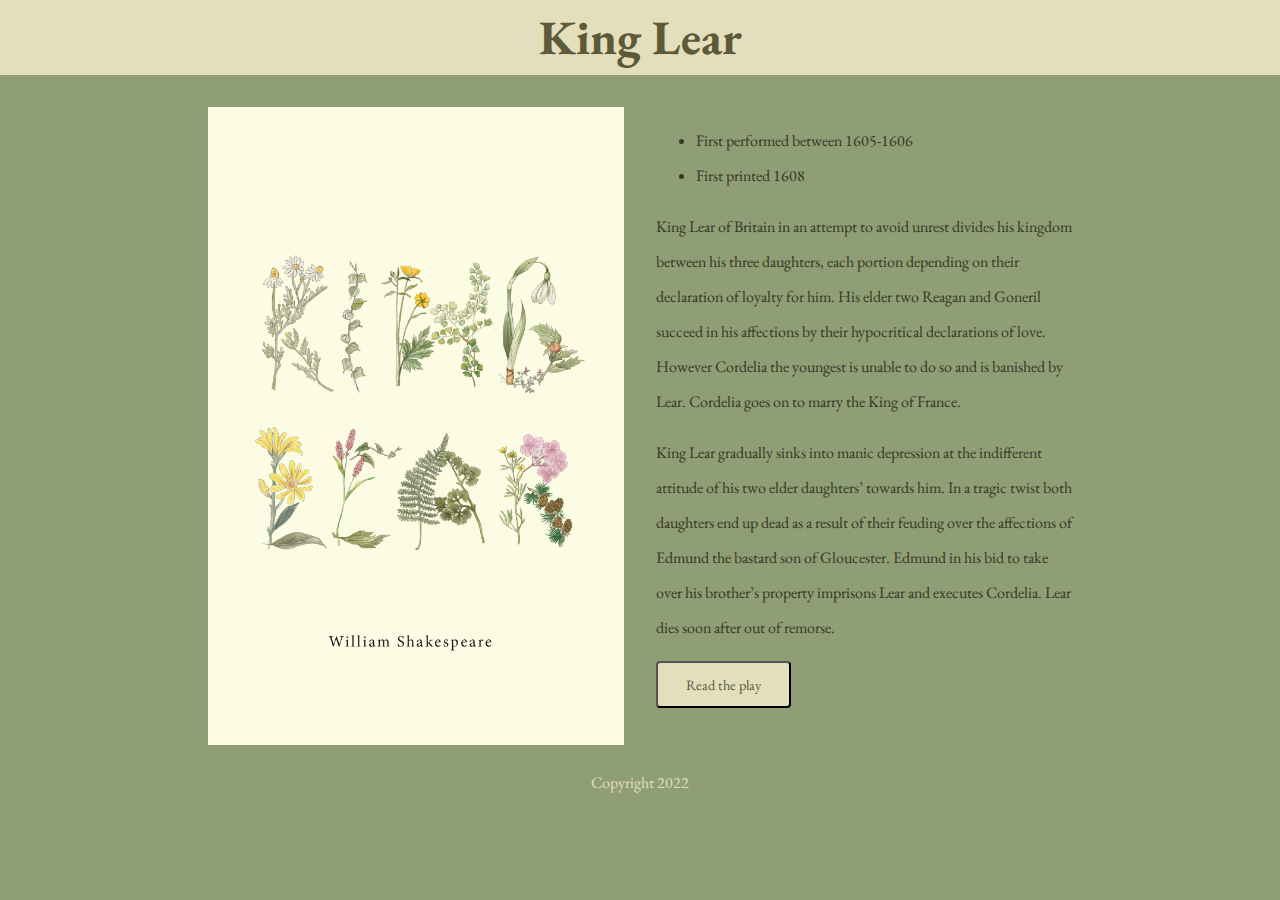
==== docs/index.html @ 579743ac "try capital changes" ====
<html>
  <head>
    <title>King Lear</title>
    <link rel="stylesheet" href="css/styles.css">
    <link rel="preconnect" href="https://fonts.googleapis.com"> 
		<link rel="preconnect" href="https://fonts.gstatic.com" crossorigin> 
		<link href="https://fonts.googleapis.com/css2?family=EB+Garamond:ital@0;1&display=swap" rel="stylesheet">
  </head>

  <body>
    <header>
      <h1>King Lear</h1>
    </header>

    <main>
      <figure>
        <a href="play/kinglear.html">
        <img
          src="images/kinglearfeb22.jpg"
          alt="An illustrated cover of the title King Lear made out of wild flowers."
        /></a>
      </figure>

      <section>
        <ul>
          <li>First performed between 1605-1606</li>
          <li>First printed 1608</li>
        </ul>

        <p>
          King Lear of Britain in an attempt to avoid unrest divides his kingdom
          between his three daughters, each portion depending on their
          declaration of loyalty for him. His elder two Reagan and Goneril
          succeed in his affections by their hypocritical declarations of love.
          However Cordelia the youngest is unable to do so and is banished by
          Lear. Cordelia goes on to marry the King of France.
        </p>
        <p>
          King Lear gradually sinks into manic depression at the indifferent
          attitude of his two elder daughters’ towards him. In a tragic twist
          both daughters end up dead as a result of their feuding over the
          affections of Edmund the bastard son of Gloucester. Edmund in his bid
          to take over his brother’s property imprisons Lear and executes
          Cordelia. Lear dies soon after out of remorse.
        </p>

        
        <p class="playlink"><a href="play/kinglear.html"><button>Read the play</button></a></p>


      </section>
    </main>

    <footer>Copyright 2022</footer>
  </body>
</html>
---- docs/css/styles.css ----
body {
  background-color: #8f9e74;
  margin: 0;
  font-family: "EB Garamond", serif;
  line-height: 35px;
  color: #383725;
}

header {
  background-color: #e3debb;
  font-size: 1.5em;
}

h1 {
  text-align: center;
  font-family: "EB Garamond", serif;
  color: #5c5a39;
  padding: 20px;
}

main {
  width: 70%;
  max-width: 900px; 
  margin: 0 auto;
  display: flex;
  flex-direction: row;
  flex-wrap: wrap; 
  justify-content: space-between;
}

figure {
  
  margin: 0;
  padding: 0 1em;
  
  flex-basis: 300px;
  flex-grow: 1;
  flex-shrink: 1;
}

section {
  padding: 0 1em;
  flex-basis: 300px;
  flex-grow: 1;
  flex-shrink: 1;
  
}

img {
  width: 100%;
  margin: 0 auto;
}

footer {
  text-align: center;
  margin-top: 20px;
  color: #e3debb;
}

button {
  border-radius: 4px;
  padding: 12px 28px;
  background-color: #e3debb;
  color: #5c5a39;
  font-size: 0.9em;
  font-family: "EB Garamond", serif;

}

button:hover {
  background-color: #5c5a39;
  color: #e3debb;
  box-shadow: 0 12px 16px 0 rgba(0,0,0,0.24), 0 17px 50px 0 rgba(0,0,0,0.19);;
}



@media screen and (max-width: 500px) {
  main {
    width: 100%;
    
  }

  
}
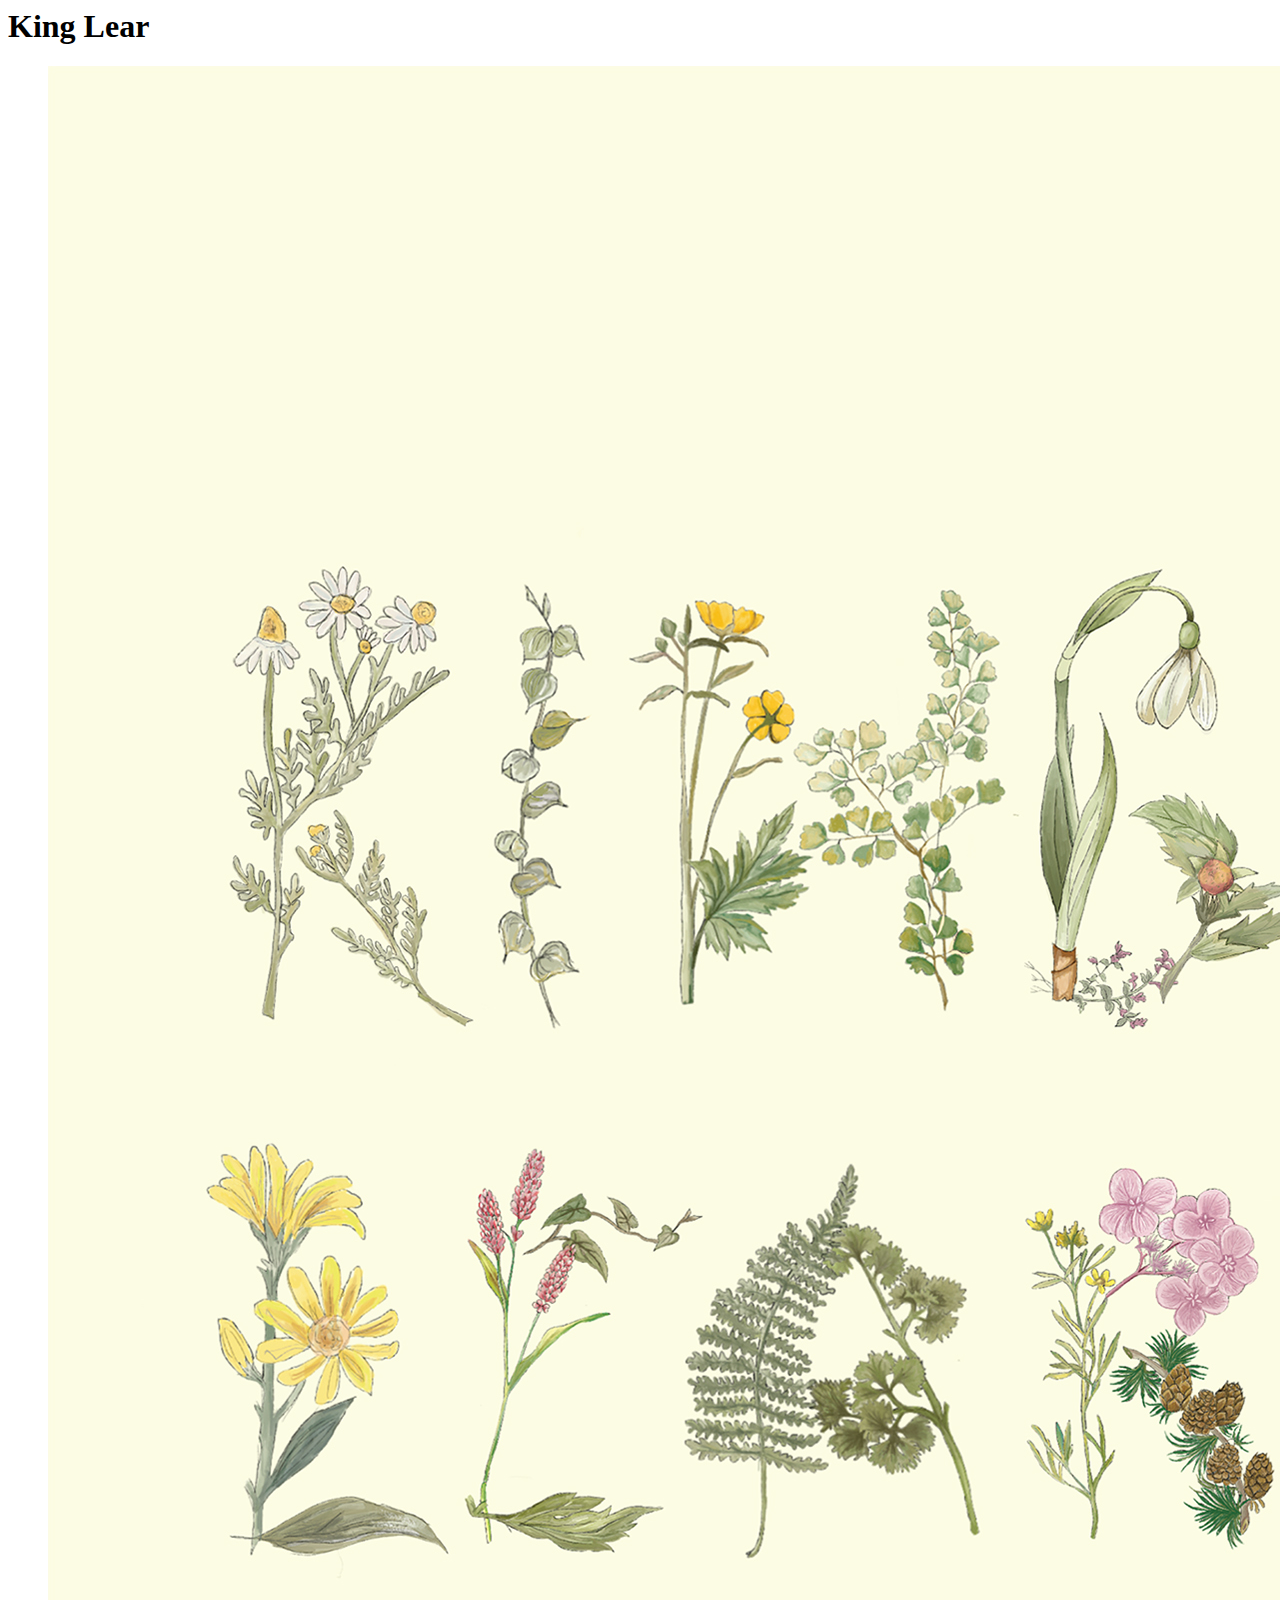
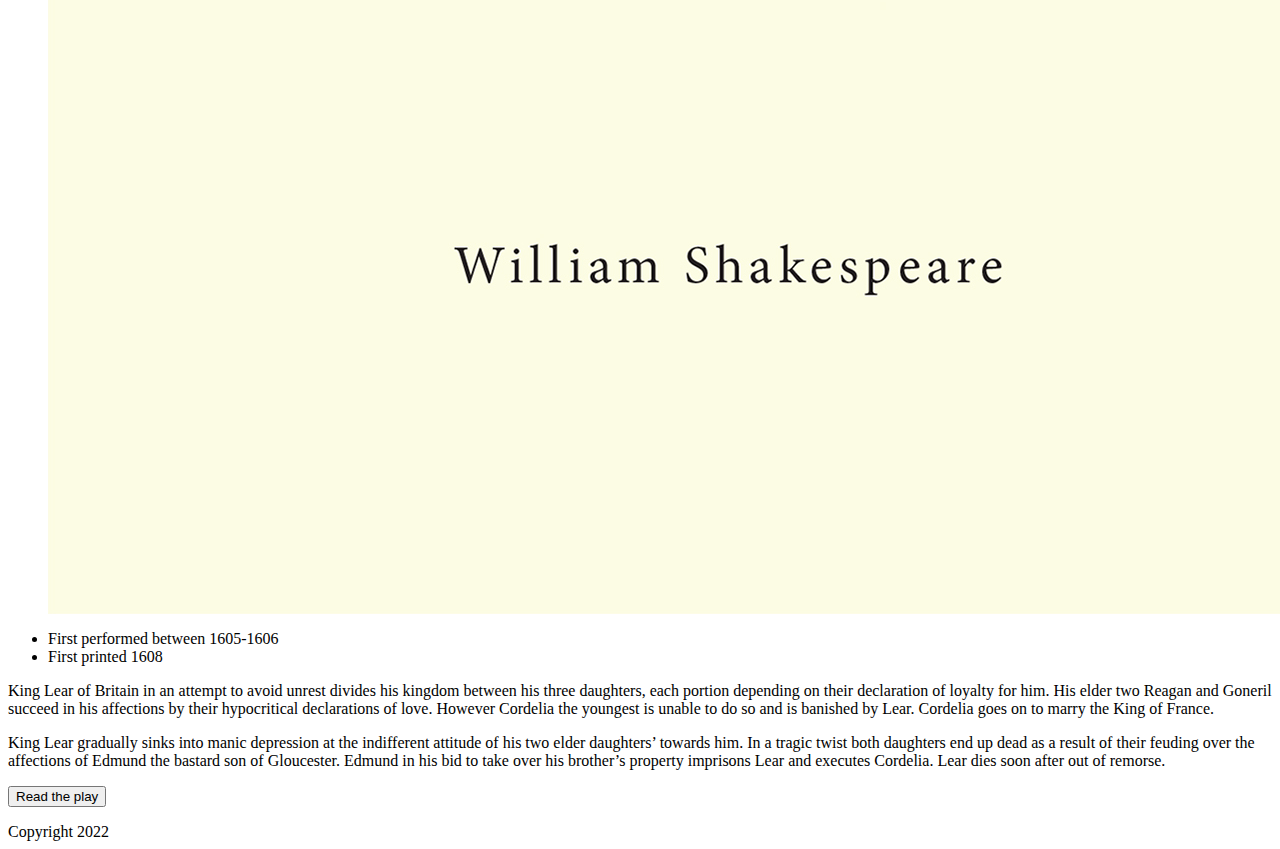
==== commit f48a1569: "change css capitals back" ====
--- a/docs/index.html
+++ b/docs/index.html
@@ -1,7 +1,7 @@
 <html>
   <head>
     <title>King Lear</title>
-    <link rel="stylesheet" href="css/styles.css">
+    <link rel="stylesheet" href="CSS/styles.css">
     <link rel="preconnect" href="https://fonts.googleapis.com"> 
 		<link rel="preconnect" href="https://fonts.gstatic.com" crossorigin> 
 		<link href="https://fonts.googleapis.com/css2?family=EB+Garamond:ital@0;1&display=swap" rel="stylesheet">
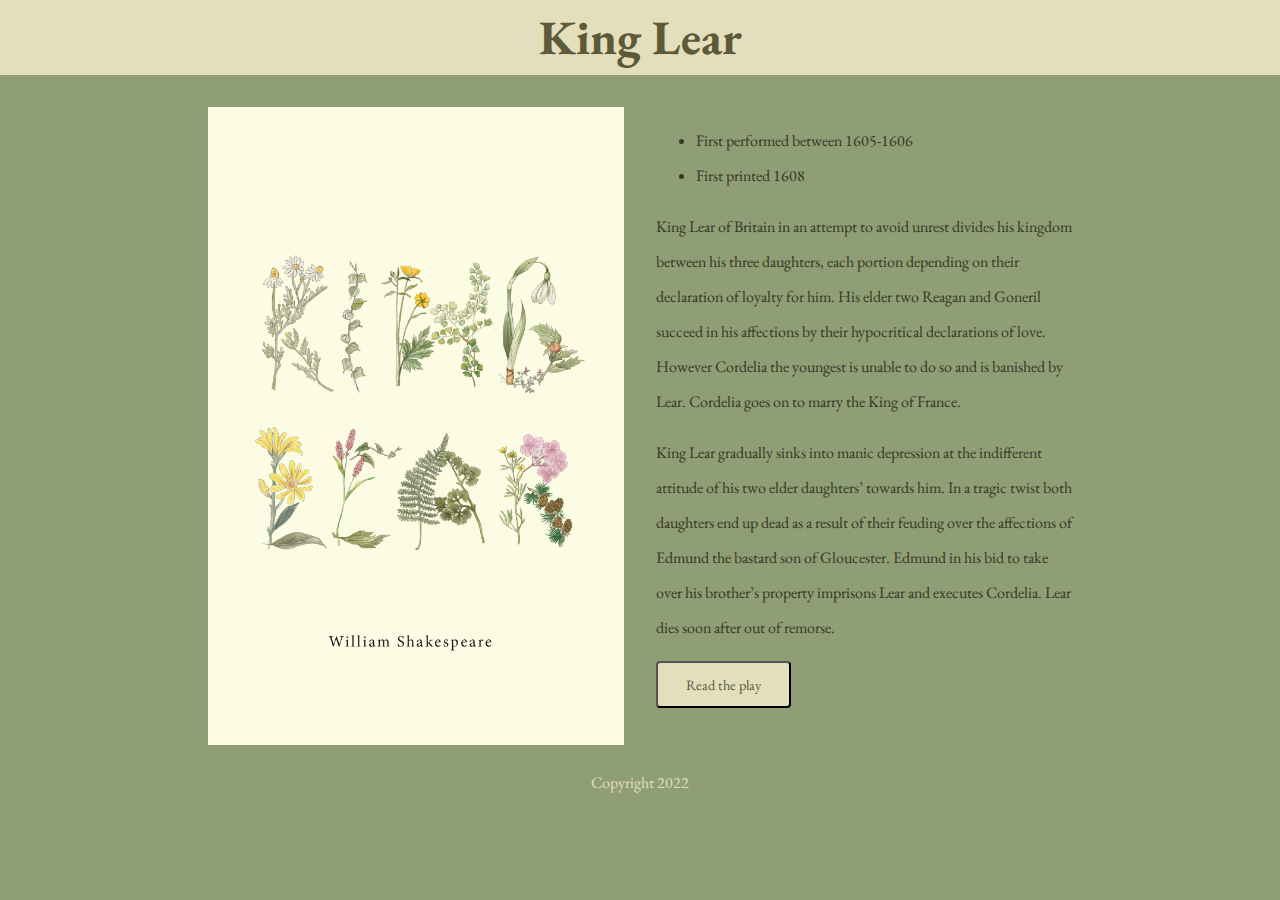
==== commit debd9709: "rename file" ====
--- a/docs/index.html
+++ b/docs/index.html
@@ -1,7 +1,7 @@
 <html>
   <head>
     <title>King Lear</title>
-    <link rel="stylesheet" href="CSS/styles.css">
+    <link rel="stylesheet" href="css/styles.css">
     <link rel="preconnect" href="https://fonts.googleapis.com"> 
 		<link rel="preconnect" href="https://fonts.gstatic.com" crossorigin> 
 		<link href="https://fonts.googleapis.com/css2?family=EB+Garamond:ital@0;1&display=swap" rel="stylesheet">
--- a/docs/css/styles.css
+++ b/docs/css/styles.css
@@ -0,0 +1,88 @@
+body {
+  background-color: #8f9e74;
+  margin: 0;
+  font-family: "EB Garamond", serif;
+  line-height: 35px;
+  color: #383725;
+}
+
+header {
+  background-color: #e3debb;
+  font-size: 1.5em;
+}
+
+h1 {
+  text-align: center;
+  font-family: "EB Garamond", serif;
+  color: #5c5a39;
+  padding: 20px;
+}
+
+main {
+  width: 70%;
+  max-width: 900px; 
+  margin: 0 auto;
+  display: flex;
+  flex-direction: row;
+  flex-wrap: wrap; 
+  justify-content: space-between;
+}
+
+figure {
+  
+  margin: 0;
+  padding: 0 1em;
+  
+  flex-basis: 300px;
+  flex-grow: 1;
+  flex-shrink: 1;
+}
+
+section {
+  padding: 0 1em;
+  flex-basis: 300px;
+  flex-grow: 1;
+  flex-shrink: 1;
+  
+}
+
+img {
+  width: 100%;
+  margin: 0 auto;
+}
+
+footer {
+  text-align: center;
+  margin-top: 20px;
+  color: #e3debb;
+}
+
+button {
+  border-radius: 4px;
+  padding: 12px 28px;
+  background-color: #e3debb;
+  color: #5c5a39;
+  font-size: 0.9em;
+  font-family: "EB Garamond", serif;
+
+}
+
+button:hover {
+  background-color: #5c5a39;
+  color: #e3debb;
+  box-shadow: 0 12px 16px 0 rgba(0,0,0,0.24), 0 17px 50px 0 rgba(0,0,0,0.19);;
+}
+
+
+
+@media screen and (max-width: 500px) {
+  main {
+    width: 100%;
+    
+  }
+
+  
+}
+
+
+
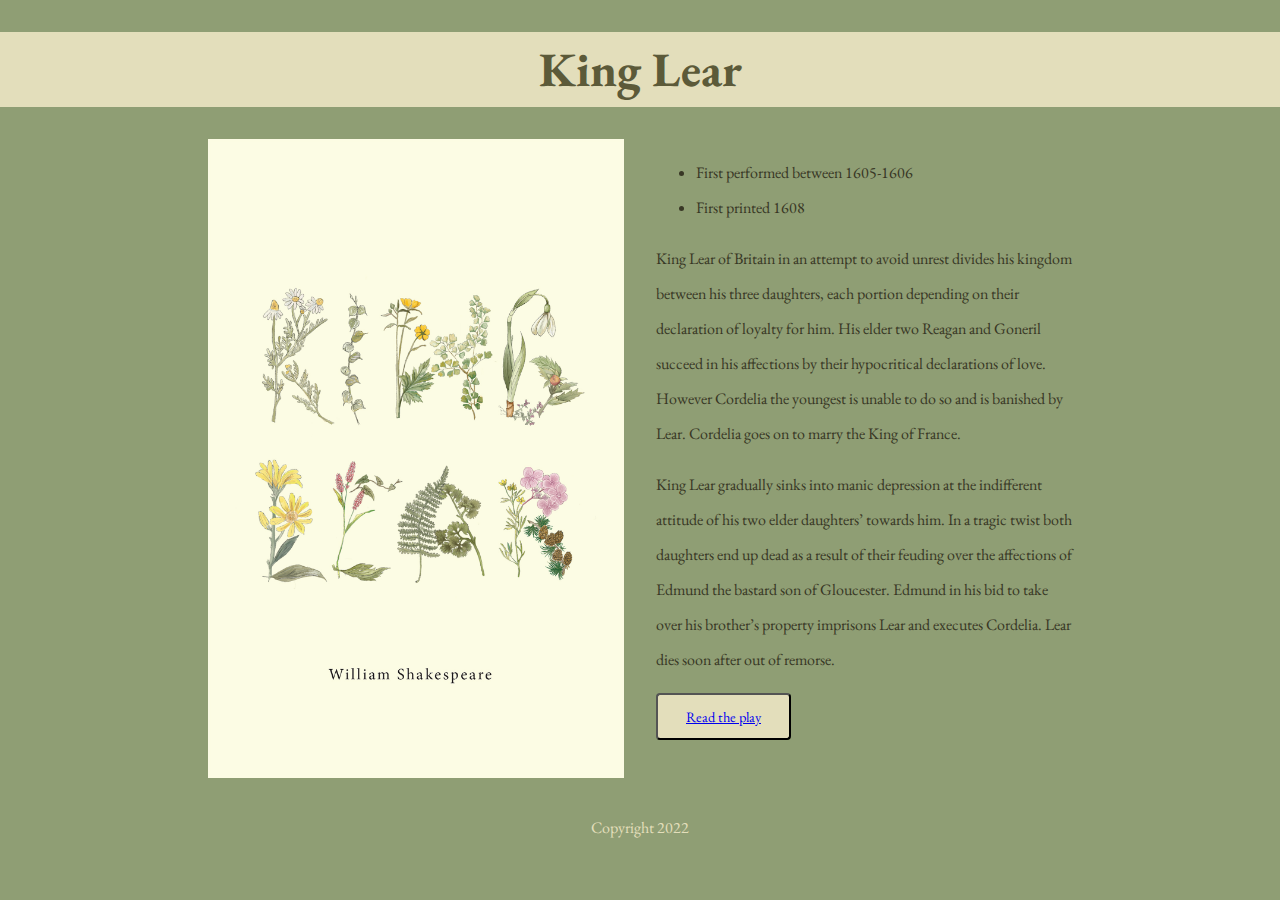
==== commit 6a42a93e: "hyperlink" ====
--- a/docs/index.html
+++ b/docs/index.html
@@ -1,10 +1,11 @@
-<html>
+<!DOCTYPE html>
   <head>
     <title>King Lear</title>
     <link rel="stylesheet" href="css/styles.css">
     <link rel="preconnect" href="https://fonts.googleapis.com"> 
 		<link rel="preconnect" href="https://fonts.gstatic.com" crossorigin> 
 		<link href="https://fonts.googleapis.com/css2?family=EB+Garamond:ital@0;1&display=swap" rel="stylesheet">
+    <meta name="viewport" content="width=device-width, initial-scale=1.0"/>
   </head>
 
   <body>
@@ -44,8 +45,7 @@
           Cordelia. Lear dies soon after out of remorse.
         </p>
 
-        
-        <p class="playlink"><a href="play/kinglear.html"><button>Read the play</button></a></p>
+        <button class="playlink"><a href="play/kinglear.html">Read the play</a></button>
 
 
       </section>
--- a/docs/css/styles.css
+++ b/docs/css/styles.css
@@ -57,20 +57,24 @@
   color: #e3debb;
 }
 
-button {
+
+.playlink{ 
+  background-color: #e3debb;
+  font-family: "EB Garamond", serif;
+  text-decoration: none;
   border-radius: 4px;
   padding: 12px 28px;
   background-color: #e3debb;
   color: #5c5a39;
   font-size: 0.9em;
-  font-family: "EB Garamond", serif;
-
+  text-decoration: none;
 }
 
-button:hover {
+
+.playlink:hover {
   background-color: #5c5a39;
   color: #e3debb;
-  box-shadow: 0 12px 16px 0 rgba(0,0,0,0.24), 0 17px 50px 0 rgba(0,0,0,0.19);;
+  box-shadow: 0 12px 16px 0 rgba(0,0,0,0.24), 0 17px 50px 0 rgba(0,0,0,0.19);
 }
 
 
@@ -78,11 +82,9 @@
 @media screen and (max-width: 500px) {
   main {
     width: 100%;
-    
+    display: flex;
+    flex-wrap: wrap;
+    flex-direction: column;
   }
-
-  
 }
 
-
-
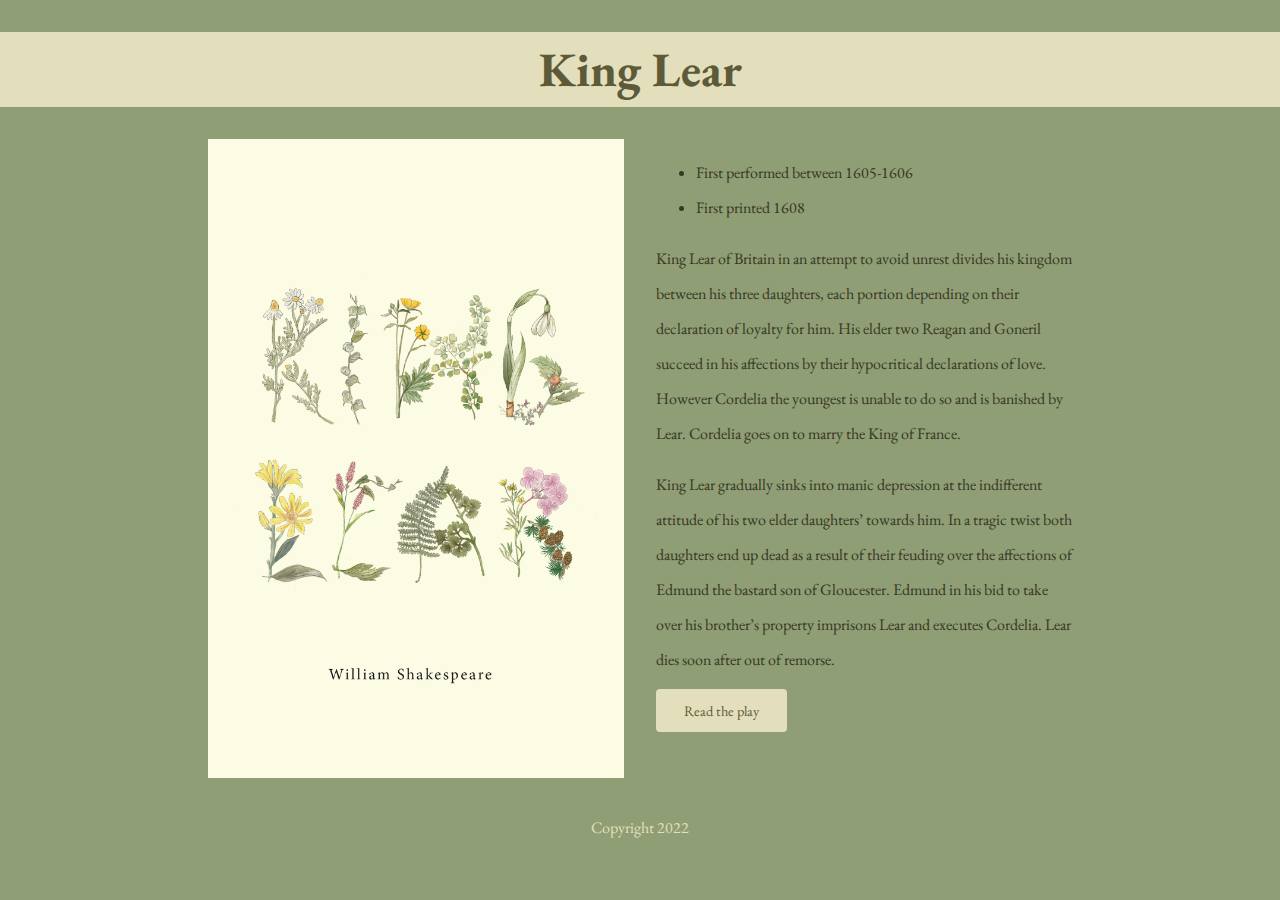
==== commit c3d2a678: "button change" ====
--- a/docs/index.html
+++ b/docs/index.html
@@ -45,7 +45,7 @@
           Cordelia. Lear dies soon after out of remorse.
         </p>
 
-        <button class="playlink"><a href="play/kinglear.html">Read the play</a></button>
+        <a class=button href="play/kinglear.html">Read the play</a>
 
 
       </section>
--- a/docs/css/styles.css
+++ b/docs/css/styles.css
@@ -58,7 +58,7 @@
 }
 
 
-.playlink{ 
+.button{ 
   background-color: #e3debb;
   font-family: "EB Garamond", serif;
   text-decoration: none;
@@ -71,7 +71,7 @@
 }
 
 
-.playlink:hover {
+.button:hover {
   background-color: #5c5a39;
   color: #e3debb;
   box-shadow: 0 12px 16px 0 rgba(0,0,0,0.24), 0 17px 50px 0 rgba(0,0,0,0.19);
